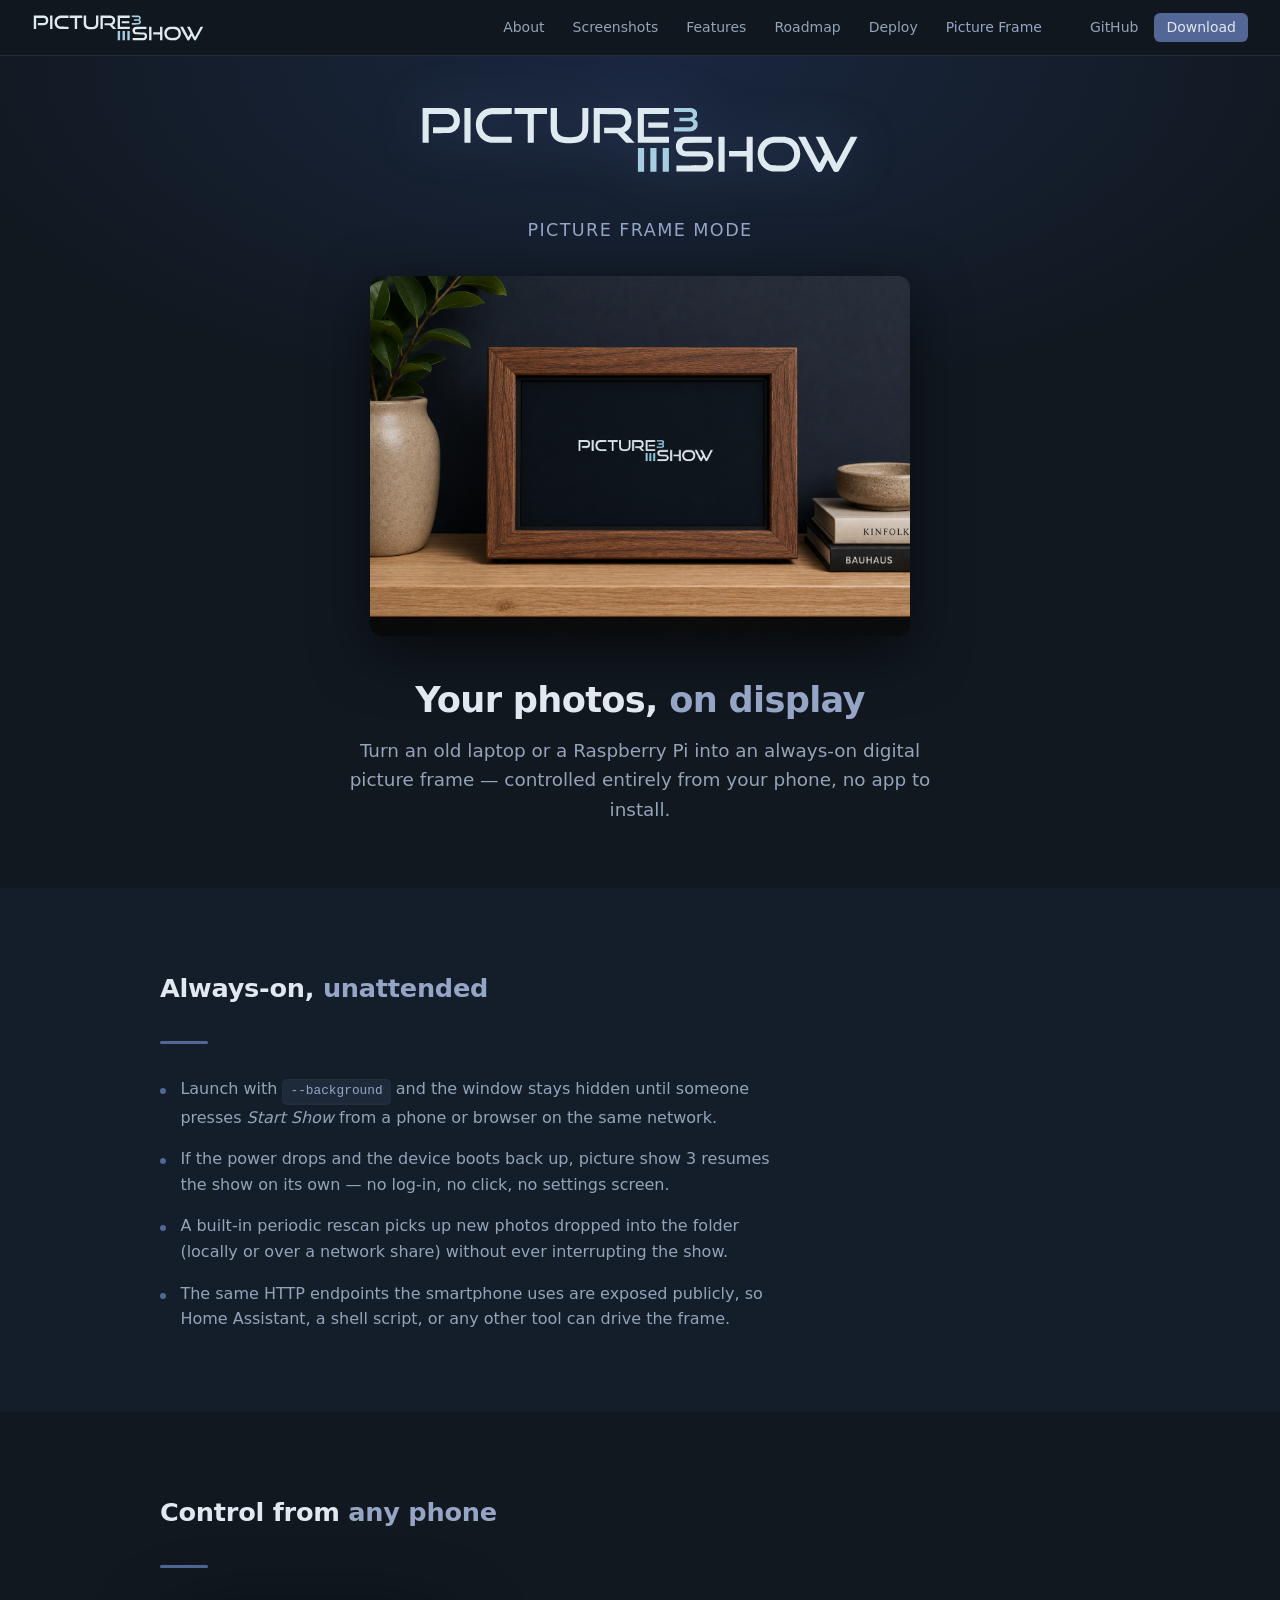
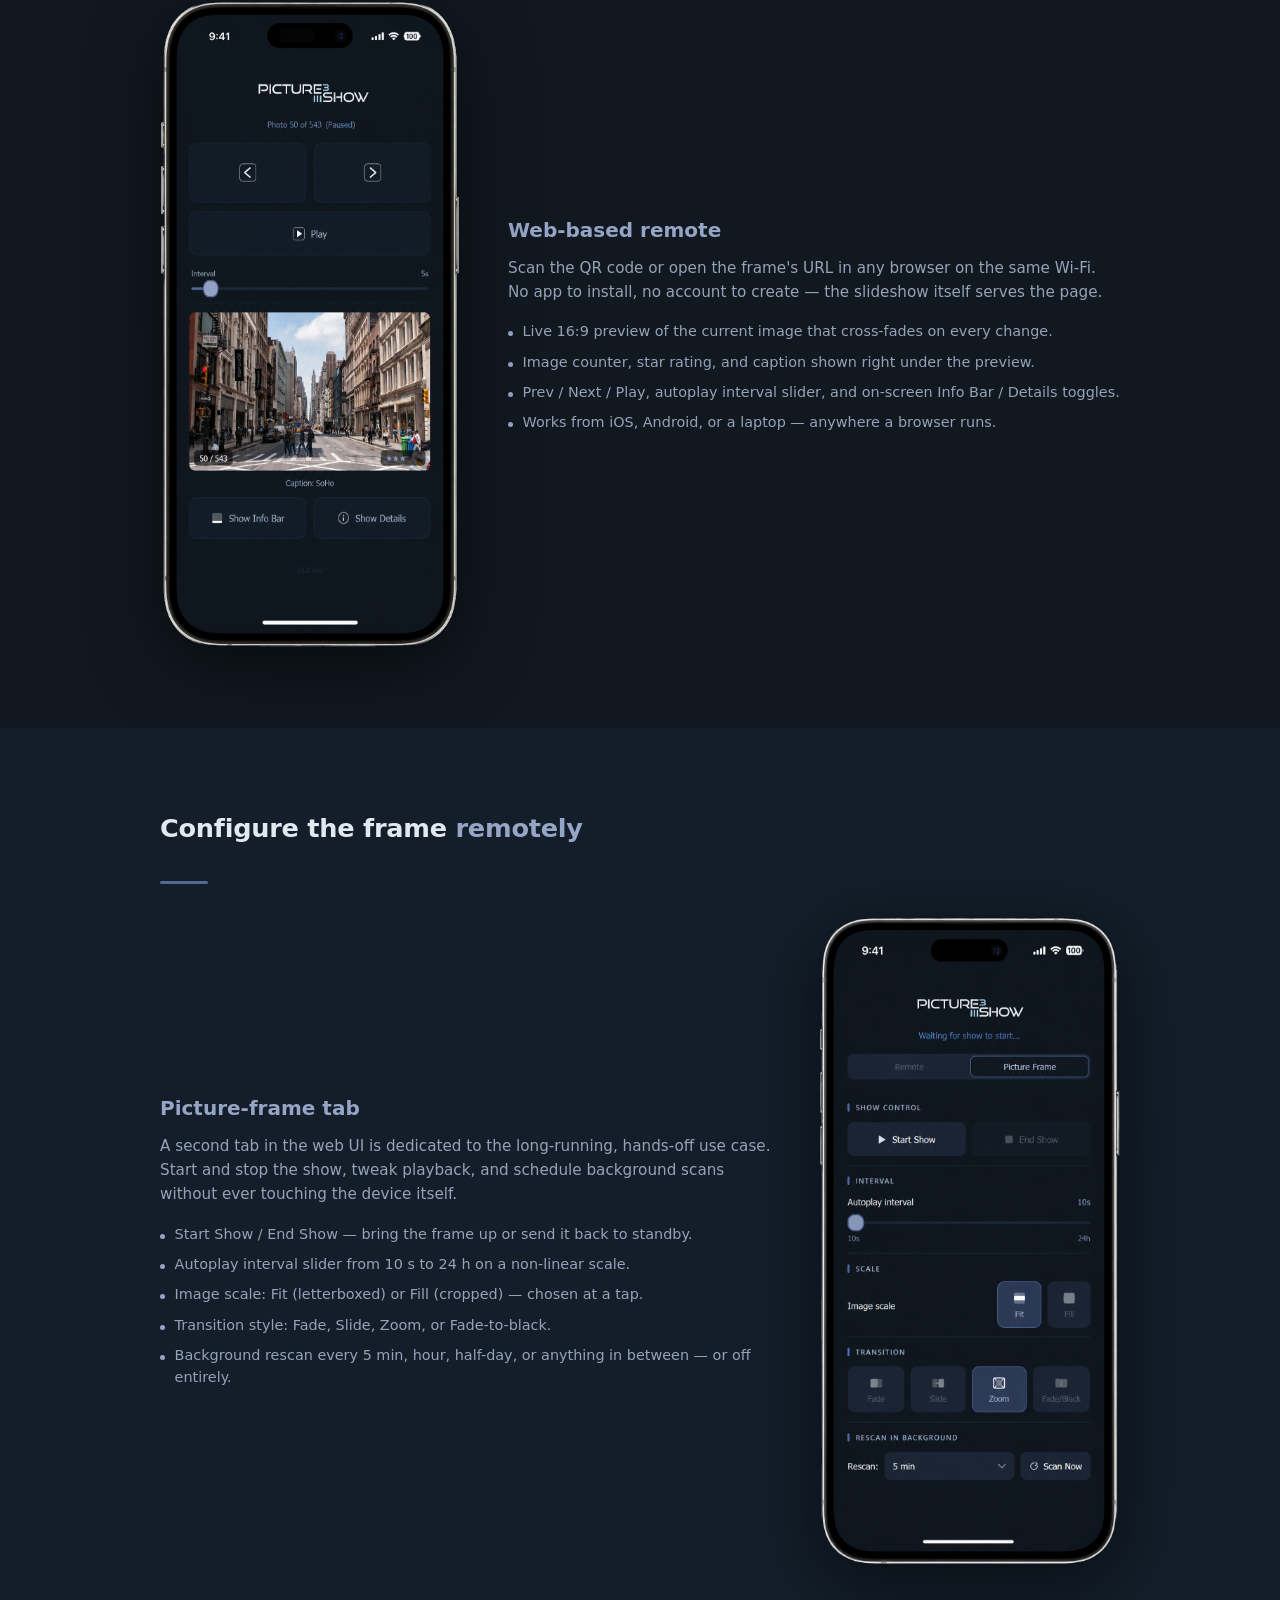
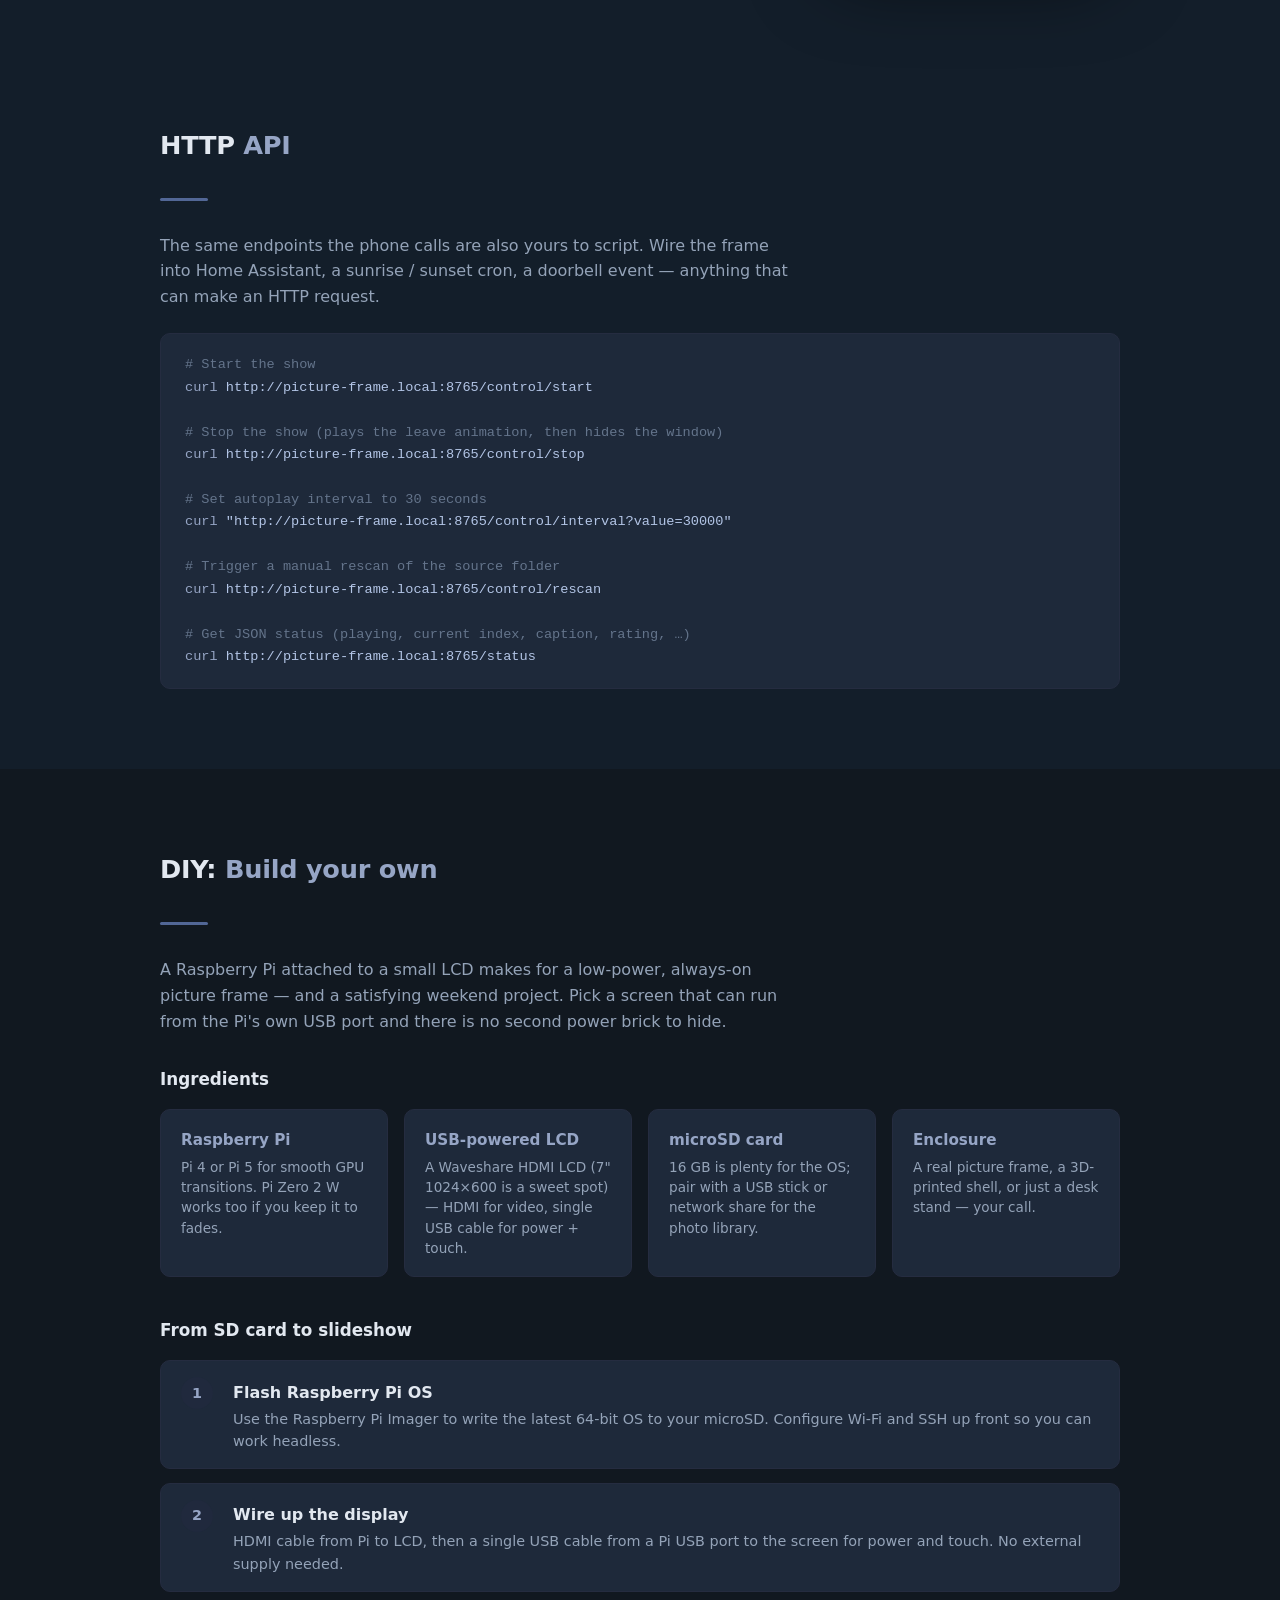
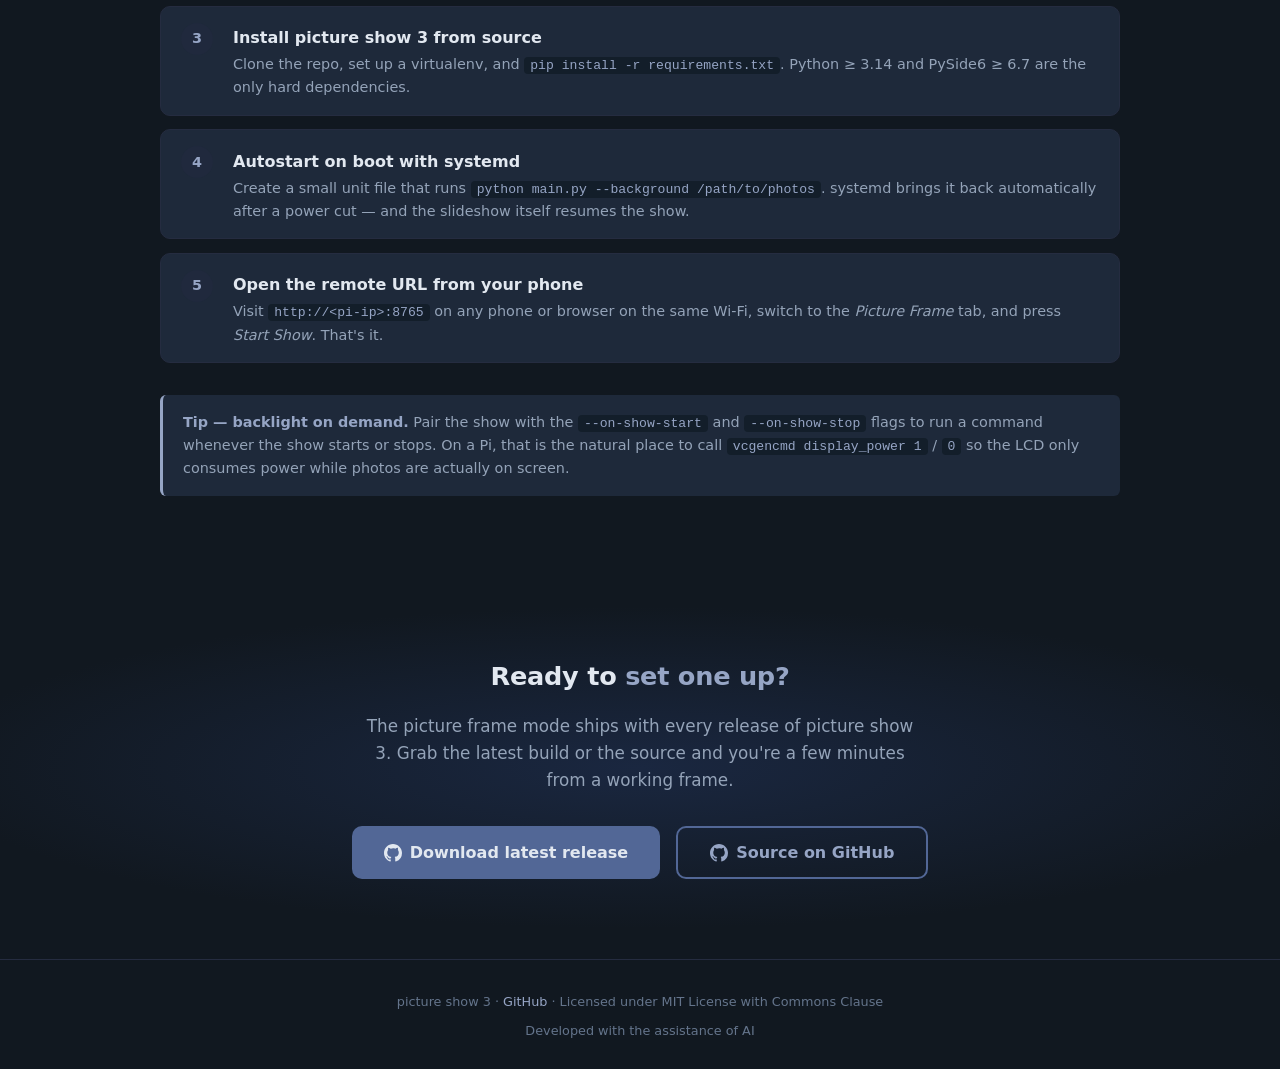
==== picture-frame.html @ 67ef01d5 "Add Picture Frame subpage and link it from main page New subpage picture-frame.html showcases backgr" ====
<!DOCTYPE html>
<html lang="en">
<head>
  <meta charset="UTF-8">
  <meta name="viewport" content="width=device-width, initial-scale=1.0">
  <title>Picture Frame Mode — picture show 3</title>
  <style>
    *, *::before, *::after { box-sizing: border-box; margin: 0; padding: 0; }

    :root {
      --bg-deep:      #111820;
      --bg-card:      #131e2a;
      --surface:      #1e293a;
      --surface-hover:#293952;
      --border:       #252c40;
      --accent-deep:  #20293d;
      --accent-press: #32405e;
      --accent:       #526796;
      --accent-light: #96a5c5;
      --text:         #e2e8f0;
      --text-sec:     #94a3b8;
      --text-subtle:  #64748b;
      --text-muted:   #475569;
      --status-ok:    #34d399;
    }

    html { scroll-behavior: smooth; }

    body {
      background: var(--bg-deep);
      color: var(--text);
      font-family: -apple-system, BlinkMacSystemFont, 'Segoe UI', system-ui, sans-serif;
      font-size: 16px;
      line-height: 1.6;
    }

    /* ── Nav ──────────────────────────────────────────────────── */
    nav {
      position: sticky;
      top: 0;
      z-index: 100;
      background: rgba(17, 24, 32, 0.9);
      backdrop-filter: blur(12px);
      border-bottom: 1px solid var(--border);
      padding: 0 2rem;
      display: flex;
      align-items: center;
      justify-content: space-between;
      gap: 1rem;
      height: 56px;
    }
    nav img { height: 28px; }
    nav ul {
      list-style: none;
      display: flex;
      gap: 0.25rem;
      align-items: center;
    }
    nav a {
      color: var(--text-sec);
      text-decoration: none;
      font-size: 0.875rem;
      padding: 0.4rem 0.75rem;
      border-radius: 6px;
      transition: color 0.15s, background 0.15s;
    }
    nav a:hover { color: var(--text); background: var(--surface); }
    nav a.active { color: var(--accent-light); }
    nav a.logo-link {
      padding: 0;
      display: flex;
      align-items: center;
    }
    nav a.logo-link:hover { background: transparent; }
    nav a.btn-nav {
      background: var(--accent);
      color: var(--text);
      font-weight: 500;
    }
    nav a.btn-nav:hover { background: var(--accent-light); color: var(--bg-deep); }
    nav li.nav-sep { margin-left: 1.25rem; }
    @media (max-width: 680px) {
      nav li.nav-sep { margin-left: 0; }
    }
    .nav-hamburger {
      display: none;
      background: none;
      border: none;
      color: var(--text-sec);
      cursor: pointer;
      padding: 0.25rem;
      border-radius: 6px;
      transition: color 0.15s, background 0.15s;
    }
    .nav-hamburger:hover { color: var(--text); background: var(--surface); }
    .nav-hamburger svg { width: 22px; height: 22px; display: block; }
    @media (max-width: 680px) {
      nav {
        height: auto;
        flex-wrap: wrap;
        padding: 0.75rem 1.25rem;
        gap: 0;
      }
      nav img { width: 90px; height: auto; }
      .nav-hamburger { display: block; }
      nav ul {
        display: none;
        flex-direction: column;
        align-items: stretch;
        width: 100%;
        gap: 0;
        border-top: 1px solid var(--border);
        margin-top: 0.6rem;
        padding-top: 0.5rem;
        padding-bottom: 0.4rem;
      }
      nav ul.open { display: flex; }
      nav ul li a {
        display: block;
        padding: 0.55rem 0.25rem;
        border-radius: 6px;
      }
      nav a.btn-nav {
        margin-top: 0.4rem;
        text-align: center;
        padding: 0.55rem 0.75rem;
      }
    }

    /* ── Sections ─────────────────────────────────────────────── */
    section { padding: 5rem 2rem; }
    .inner { max-width: 960px; margin: 0 auto; }

    h2 {
      font-size: 1.6rem;
      font-weight: 600;
      color: var(--text);
      margin-bottom: 2rem;
      letter-spacing: -0.01em;
    }
    h2 span { color: var(--accent-light); }

    .section-sep {
      width: 48px; height: 3px;
      background: var(--accent);
      border-radius: 2px;
      margin-bottom: 2rem;
    }

    /* ── Hero ─────────────────────────────────────────────────── */
    #hero {
      padding: 3rem 2rem 4rem;
      text-align: center;
      background: radial-gradient(ellipse 80% 60% at 50% 0%, #1a2740 0%, var(--bg-deep) 70%);
    }
    #hero img.logo {
      height: 72px;
      max-width: 80%;
      margin-bottom: 2rem;
      filter: drop-shadow(0 0 24px rgba(82,103,150,0.4));
    }
    #hero .subtitle {
      font-size: 1.1rem;
      color: var(--accent-light);
      letter-spacing: 0.08em;
      text-transform: uppercase;
      margin-bottom: 2rem;
    }
    #hero img.frame-photo {
      width: 100%;
      max-width: 540px;
      border-radius: 12px;
      box-shadow: 0 16px 56px rgba(0,0,0,0.55);
      margin-bottom: 2.25rem;
    }
    #hero h1 {
      font-size: 2.2rem;
      font-weight: 700;
      color: var(--text);
      letter-spacing: -0.02em;
      margin-bottom: 0.9rem;
      line-height: 1.2;
    }
    #hero h1 span { color: var(--accent-light); }
    #hero p.tagline {
      font-size: 1.15rem;
      color: var(--text-sec);
      max-width: 620px;
      margin: 0 auto;
    }
    @media (max-width: 520px) {
      #hero h1 { font-size: 1.7rem; }
      #hero p.tagline { font-size: 1rem; }
    }

    /* ── Intro / why ──────────────────────────────────────────── */
    #intro { background: var(--bg-card); }
    .intro-points {
      list-style: none;
      display: flex;
      flex-direction: column;
      gap: 1rem;
      max-width: 640px;
    }
    .intro-points li {
      display: flex;
      gap: 0.9rem;
      align-items: baseline;
      font-size: 1rem;
      color: var(--text-sec);
      line-height: 1.6;
    }
    .intro-points li::before {
      content: '';
      display: block;
      width: 6px;
      height: 6px;
      border-radius: 50%;
      background: var(--accent);
      flex-shrink: 0;
      margin-top: 0.55em;
    }

    /* ── Showcase rows (alternating image + text) ─────────────── */
    .showcase {
      display: grid;
      grid-template-columns: 300px 1fr;
      gap: 3rem;
      align-items: center;
    }
    .showcase + .showcase { margin-top: 4rem; }
    .showcase.reverse {
      grid-template-columns: 1fr 300px;
    }
    .showcase.reverse .showcase-image { order: 2; }
    .showcase-image img {
      width: 100%;
      max-width: 300px;
      display: block;
      border-radius: 22px;
      filter: drop-shadow(0 18px 36px rgba(0,0,0,0.55));
    }
    .showcase-text h3 {
      font-size: 1.25rem;
      font-weight: 600;
      color: var(--accent-light);
      margin-bottom: 0.6rem;
    }
    .showcase-text p {
      font-size: 0.95rem;
      color: var(--text-sec);
      line-height: 1.6;
      margin-bottom: 1rem;
    }
    .showcase-text ul {
      list-style: none;
      display: flex;
      flex-direction: column;
      gap: 0.5rem;
    }
    .showcase-text ul li {
      display: flex;
      gap: 0.6rem;
      align-items: baseline;
      font-size: 0.9rem;
      color: var(--text-sec);
      line-height: 1.55;
    }
    .showcase-text ul li::before {
      content: '';
      display: block;
      width: 5px;
      height: 5px;
      border-radius: 50%;
      background: var(--accent-light);
      flex-shrink: 0;
      margin-top: 0.5em;
    }
    @media (max-width: 680px) {
      .showcase, .showcase.reverse {
        grid-template-columns: 1fr;
        gap: 1.75rem;
        justify-items: center;
        text-align: center;
      }
      .showcase.reverse .showcase-image { order: 0; }
      .showcase-text ul li { text-align: left; }
    }

    /* ── API code block ──────────────────────────────────────── */
    #api { background: var(--bg-card); }
    #api p.lead {
      font-size: 1rem;
      color: var(--text-sec);
      max-width: 640px;
      margin-bottom: 1.5rem;
    }
    pre.code {
      background: var(--surface);
      border: 1px solid var(--border);
      border-radius: 10px;
      padding: 1.25rem 1.5rem;
      overflow-x: auto;
      font-family: 'SF Mono', 'Fira Code', Consolas, monospace;
      font-size: 0.85rem;
      line-height: 1.65;
      color: var(--text);
    }
    pre.code .c { color: var(--text-subtle); }    /* comment */
    pre.code .k { color: var(--accent-light); }   /* keyword (curl) */
    pre.code .s { color: #b3c5e6; }                /* string / url */

    /* ── DIY hardware grid + steps ───────────────────────────── */
    .diy-grid {
      display: grid;
      grid-template-columns: repeat(auto-fill, minmax(220px, 1fr));
      gap: 1rem;
      margin-bottom: 2.5rem;
    }
    .diy-item {
      background: var(--surface);
      border: 1px solid var(--border);
      border-radius: 10px;
      padding: 1.1rem 1.25rem;
    }
    .diy-item h4 {
      font-size: 0.95rem;
      font-weight: 600;
      color: var(--accent-light);
      margin-bottom: 0.3rem;
    }
    .diy-item p {
      font-size: 0.85rem;
      color: var(--text-sec);
      line-height: 1.5;
    }

    .diy-steps {
      list-style: none;
      counter-reset: diy-step;
      display: flex;
      flex-direction: column;
      gap: 0.85rem;
    }
    .diy-steps li {
      counter-increment: diy-step;
      display: grid;
      grid-template-columns: 2.25rem 1fr;
      gap: 1rem;
      align-items: baseline;
      background: var(--surface);
      border: 1px solid var(--border);
      border-radius: 10px;
      padding: 1rem 1.25rem;
    }
    .diy-steps li::before {
      content: counter(diy-step);
      grid-column: 1;
      display: flex;
      align-items: center;
      justify-content: center;
      width: 2rem;
      height: 2rem;
      border-radius: 50%;
      background: var(--accent-deep);
      color: var(--accent-light);
      font-weight: 600;
      font-size: 0.9rem;
    }
    .diy-steps li > div {
      grid-column: 2;
    }
    .diy-steps li strong {
      display: block;
      color: var(--text);
      font-weight: 600;
      margin-bottom: 0.15rem;
    }
    .diy-steps li p {
      font-size: 0.9rem;
      color: var(--text-sec);
      line-height: 1.55;
    }
    .diy-steps li code {
      font-family: 'SF Mono', 'Fira Code', Consolas, monospace;
      font-size: 0.82rem;
      color: var(--accent-light);
      background: var(--bg-card);
      padding: 1px 6px;
      border-radius: 4px;
    }

    .diy-tip {
      margin-top: 2rem;
      background: var(--surface);
      border-left: 3px solid var(--accent-light);
      border-radius: 6px;
      padding: 1rem 1.25rem;
      font-size: 0.9rem;
      color: var(--text-sec);
      line-height: 1.6;
    }
    .diy-tip strong { color: var(--accent-light); }
    .diy-tip code {
      font-family: 'SF Mono', 'Fira Code', Consolas, monospace;
      font-size: 0.82rem;
      color: var(--accent-light);
      background: var(--bg-card);
      padding: 1px 6px;
      border-radius: 4px;
    }

    /* ── CTA ─────────────────────────────────────────────────── */
    #cta {
      text-align: center;
      background: radial-gradient(ellipse 80% 60% at 50% 50%, #1a2740 0%, var(--bg-deep) 70%);
    }
    #cta h2 { margin-bottom: 1rem; }
    #cta p {
      font-size: 1.05rem;
      color: var(--text-sec);
      margin-bottom: 2rem;
      max-width: 560px;
      margin-left: auto;
      margin-right: auto;
    }
    .btn {
      display: inline-flex;
      align-items: center;
      gap: 0.5rem;
      background: var(--accent);
      color: var(--text);
      text-decoration: none;
      font-size: 1rem;
      font-weight: 600;
      padding: 0.75rem 2rem;
      border-radius: 10px;
      transition: background 0.15s, transform 0.1s;
    }
    .btn:hover { background: var(--accent-light); color: var(--bg-deep); transform: translateY(-1px); }
    .btn:active { transform: translateY(0); }
    .btn svg { width: 18px; height: 18px; fill: currentColor; flex-shrink: 0; }
    .btn-outline {
      background: transparent;
      border: 2px solid var(--accent);
      color: var(--accent-light);
    }
    .btn-outline:hover { background: var(--accent); color: var(--text); }
    .cta-btns { display: flex; gap: 1rem; justify-content: center; flex-wrap: wrap; }

    kbd {
      display: inline-block;
      background: var(--surface);
      border: 1px solid var(--border);
      border-bottom-width: 2px;
      border-radius: 5px;
      padding: 1px 7px;
      font-size: 0.8rem;
      font-family: 'SF Mono', 'Fira Code', monospace;
      color: var(--accent-light);
      white-space: nowrap;
    }

    /* ── Footer ───────────────────────────────────────────────── */
    footer {
      border-top: 1px solid var(--border);
      padding: 2rem;
      text-align: center;
      font-size: 0.8rem;
      color: var(--text-subtle);
    }
    footer a { color: var(--accent-light); text-decoration: none; }
    footer a:hover { text-decoration: underline; }
  </style>
</head>
<body>

<!-- ── Nav ──────────────────────────────────────────────────────── -->
<nav>
  <a href="index.html" class="logo-link"><img src="logo.svg" alt="picture show 3"></a>
  <button class="nav-hamburger" id="navToggle" aria-label="Toggle menu">
    <svg viewBox="0 0 24 24" fill="none" stroke="currentColor" stroke-width="2" stroke-linecap="round">
      <line x1="3" y1="6"  x2="21" y2="6"/>
      <line x1="3" y1="12" x2="21" y2="12"/>
      <line x1="3" y1="18" x2="21" y2="18"/>
    </svg>
  </button>
  <ul id="navMenu">
    <li><a href="index.html#intro">About</a></li>
    <li><a href="index.html#screenshots">Screenshots</a></li>
    <li><a href="index.html#features">Features</a></li>
    <li><a href="index.html#roadmap">Roadmap</a></li>
    <li><a href="index.html#deploy">Deploy</a></li>
    <li><a href="picture-frame.html" class="active">Picture Frame</a></li>
    <li class="nav-sep"><a href="https://github.com/hel800/picture-show3" target="_blank" rel="noopener">GitHub</a></li>
    <li><a href="https://github.com/hel800/picture-show3/releases" target="_blank" rel="noopener" class="btn-nav">Download</a></li>
  </ul>
</nav>

<!-- ── Hero ─────────────────────────────────────────────────────── -->
<section id="hero">
  <div class="inner">
    <img src="logo.svg" alt="picture show 3" class="logo">
    <p class="subtitle">Picture Frame Mode</p>
    <img src="digital_picture_frame.png" alt="picture show 3 running as a digital picture frame" class="frame-photo">
    <h1>Your photos, <span>on display</span></h1>
    <p class="tagline">
      Turn an old laptop or a Raspberry Pi into an always-on digital picture frame —
      controlled entirely from your phone, no app to install.
    </p>
  </div>
</section>

<!-- ── Why picture frame mode ───────────────────────────────────── -->
<section id="intro">
  <div class="inner">
    <h2>Always-on, <span>unattended</span></h2>
    <div class="section-sep"></div>
    <ul class="intro-points">
      <li><span>Launch with <kbd>--background</kbd> and the window stays hidden until someone presses <em>Start Show</em> from a phone or browser on the same network.</span></li>
      <li><span>If the power drops and the device boots back up, picture show 3 resumes the show on its own — no log-in, no click, no settings screen.</span></li>
      <li><span>A built-in periodic rescan picks up new photos dropped into the folder (locally or over a network share) without ever interrupting the show.</span></li>
      <li><span>The same HTTP endpoints the smartphone uses are exposed publicly, so Home Assistant, a shell script, or any other tool can drive the frame.</span></li>
    </ul>
  </div>
</section>

<!-- ── Smartphone remote ────────────────────────────────────────── -->
<section id="remote-control">
  <div class="inner">
    <h2>Control from <span>any phone</span></h2>
    <div class="section-sep"></div>
    <div class="showcase">
      <div class="showcase-image">
        <img src="remote_control_smartphone.png" alt="Smartphone remote view with live preview, prev/next, play, and interval slider">
      </div>
      <div class="showcase-text">
        <h3>Web-based remote</h3>
        <p>
          Scan the QR code or open the frame's URL in any browser on the same Wi-Fi.
          No app to install, no account to create — the slideshow itself serves the page.
        </p>
        <ul>
          <li>Live 16:9 preview of the current image that cross-fades on every change.</li>
          <li>Image counter, star rating, and caption shown right under the preview.</li>
          <li>Prev / Next / Play, autoplay interval slider, and on-screen Info Bar / Details toggles.</li>
          <li>Works from iOS, Android, or a laptop — anywhere a browser runs.</li>
        </ul>
      </div>
    </div>
  </div>
</section>

<!-- ── Picture frame controls ──────────────────────────────────── -->
<section id="frame-control" style="background: var(--bg-card);">
  <div class="inner">
    <h2>Configure the frame <span>remotely</span></h2>
    <div class="section-sep"></div>
    <div class="showcase reverse">
      <div class="showcase-image">
        <img src="picture_frame_mode_smartphone.png" alt="Picture frame controls: Start Show, autoplay interval, scale, transition, background rescan">
      </div>
      <div class="showcase-text">
        <h3>Picture-frame tab</h3>
        <p>
          A second tab in the web UI is dedicated to the long-running, hands-off use case.
          Start and stop the show, tweak playback, and schedule background scans without
          ever touching the device itself.
        </p>
        <ul>
          <li>Start Show / End Show — bring the frame up or send it back to standby.</li>
          <li>Autoplay interval slider from 10 s to 24 h on a non-linear scale.</li>
          <li>Image scale: Fit (letterboxed) or Fill (cropped) — chosen at a tap.</li>
          <li>Transition style: Fade, Slide, Zoom, or Fade-to-black.</li>
          <li>Background rescan every 5 min, hour, half-day, or anything in between — or off entirely.</li>
        </ul>
      </div>
    </div>
  </div>
</section>

<!-- ── HTTP API ────────────────────────────────────────────────── -->
<section id="api">
  <div class="inner">
    <h2>HTTP <span>API</span></h2>
    <div class="section-sep"></div>
    <p class="lead">
      The same endpoints the phone calls are also yours to script.
      Wire the frame into Home Assistant, a sunrise / sunset cron, a doorbell event —
      anything that can make an HTTP request.
    </p>
<pre class="code"><span class="c"># Start the show</span>
<span class="k">curl</span> <span class="s">http://picture-frame.local:8765/control/start</span>

<span class="c"># Stop the show (plays the leave animation, then hides the window)</span>
<span class="k">curl</span> <span class="s">http://picture-frame.local:8765/control/stop</span>

<span class="c"># Set autoplay interval to 30 seconds</span>
<span class="k">curl</span> <span class="s">"http://picture-frame.local:8765/control/interval?value=30000"</span>

<span class="c"># Trigger a manual rescan of the source folder</span>
<span class="k">curl</span> <span class="s">http://picture-frame.local:8765/control/rescan</span>

<span class="c"># Get JSON status (playing, current index, caption, rating, …)</span>
<span class="k">curl</span> <span class="s">http://picture-frame.local:8765/status</span></pre>
  </div>
</section>

<!-- ── DIY: Raspberry Pi build ─────────────────────────────────── -->
<section id="diy">
  <div class="inner">
    <h2>DIY: <span>Build your own</span></h2>
    <div class="section-sep"></div>
    <p style="font-size:1rem;color:var(--text-sec);max-width:640px;margin-bottom:2rem;line-height:1.6;">
      A Raspberry Pi attached to a small LCD makes for a low-power, always-on picture
      frame — and a satisfying weekend project. Pick a screen that can run from the Pi's
      own USB port and there is no second power brick to hide.
    </p>

    <h3 style="font-size:1.05rem;font-weight:600;color:var(--text);margin-bottom:1rem;">Ingredients</h3>
    <div class="diy-grid">
      <div class="diy-item">
        <h4>Raspberry Pi</h4>
        <p>Pi 4 or Pi 5 for smooth GPU transitions. Pi Zero 2 W works too if you keep it to fades.</p>
      </div>
      <div class="diy-item">
        <h4>USB-powered LCD</h4>
        <p>A Waveshare HDMI LCD (7" 1024×600 is a sweet spot) — HDMI for video, single USB cable for power + touch.</p>
      </div>
      <div class="diy-item">
        <h4>microSD card</h4>
        <p>16 GB is plenty for the OS; pair with a USB stick or network share for the photo library.</p>
      </div>
      <div class="diy-item">
        <h4>Enclosure</h4>
        <p>A real picture frame, a 3D-printed shell, or just a desk stand — your call.</p>
      </div>
    </div>

    <h3 style="font-size:1.05rem;font-weight:600;color:var(--text);margin-bottom:1rem;">From SD card to slideshow</h3>
    <ol class="diy-steps">
      <li>
        <div>
          <strong>Flash Raspberry Pi OS</strong>
          <p>Use the Raspberry Pi Imager to write the latest 64-bit OS to your microSD. Configure Wi-Fi and SSH up front so you can work headless.</p>
        </div>
      </li>
      <li>
        <div>
          <strong>Wire up the display</strong>
          <p>HDMI cable from Pi to LCD, then a single USB cable from a Pi USB port to the screen for power and touch. No external supply needed.</p>
        </div>
      </li>
      <li>
        <div>
          <strong>Install picture show 3 from source</strong>
          <p>Clone the repo, set up a virtualenv, and <code>pip install -r requirements.txt</code>. Python ≥ 3.14 and PySide6 ≥ 6.7 are the only hard dependencies.</p>
        </div>
      </li>
      <li>
        <div>
          <strong>Autostart on boot with systemd</strong>
          <p>Create a small unit file that runs <code>python main.py --background /path/to/photos</code>. systemd brings it back automatically after a power cut — and the slideshow itself resumes the show.</p>
        </div>
      </li>
      <li>
        <div>
          <strong>Open the remote URL from your phone</strong>
          <p>Visit <code>http://&lt;pi-ip&gt;:8765</code> on any phone or browser on the same Wi-Fi, switch to the <em>Picture Frame</em> tab, and press <em>Start Show</em>. That's it.</p>
        </div>
      </li>
    </ol>

    <div class="diy-tip">
      <strong>Tip — backlight on demand.</strong> Pair the show with the
      <code>--on-show-start</code> and <code>--on-show-stop</code> flags to run a command
      whenever the show starts or stops. On a Pi, that is the natural place to call
      <code>vcgencmd display_power 1</code> / <code>0</code> so the LCD only consumes
      power while photos are actually on screen.
    </div>
  </div>
</section>

<!-- ── CTA ──────────────────────────────────────────────────────── -->
<section id="cta">
  <div class="inner">
    <h2>Ready to <span>set one up?</span></h2>
    <p>
      The picture frame mode ships with every release of picture show 3.
      Grab the latest build or the source and you're a few minutes from a working frame.
    </p>
    <div class="cta-btns">
      <a href="https://github.com/hel800/picture-show3/releases" target="_blank" rel="noopener" class="btn">
        <svg viewBox="0 0 16 16"><path d="M8 0C3.58 0 0 3.58 0 8c0 3.54 2.29 6.53 5.47 7.59.4.07.55-.17.55-.38 0-.19-.01-.82-.01-1.49-2.01.37-2.53-.49-2.69-.94-.09-.23-.48-.94-.82-1.13-.28-.15-.68-.52-.01-.53.63-.01 1.08.58 1.23.82.72 1.21 1.87.87 2.33.66.07-.52.28-.87.51-1.07-1.78-.2-3.64-.89-3.64-3.95 0-.87.31-1.59.82-2.15-.08-.2-.36-1.02.08-2.12 0 0 .67-.21 2.2.82a7.6 7.6 0 012-.27c.68 0 1.36.09 2 .27 1.53-1.04 2.2-.82 2.2-.82.44 1.1.16 1.92.08 2.12.51.56.82 1.27.82 2.15 0 3.07-1.87 3.75-3.65 3.95.29.25.54.73.54 1.48 0 1.07-.01 1.93-.01 2.2 0 .21.15.46.55.38A8.013 8.013 0 0016 8c0-4.42-3.58-8-8-8z"/></svg>
        Download latest release
      </a>
      <a href="https://github.com/hel800/picture-show3" target="_blank" rel="noopener" class="btn btn-outline">
        <svg viewBox="0 0 16 16"><path d="M8 0C3.58 0 0 3.58 0 8c0 3.54 2.29 6.53 5.47 7.59.4.07.55-.17.55-.38 0-.19-.01-.82-.01-1.49-2.01.37-2.53-.49-2.69-.94-.09-.23-.48-.94-.82-1.13-.28-.15-.68-.52-.01-.53.63-.01 1.08.58 1.23.82.72 1.21 1.87.87 2.33.66.07-.52.28-.87.51-1.07-1.78-.2-3.64-.89-3.64-3.95 0-.87.31-1.59.82-2.15-.08-.2-.36-1.02.08-2.12 0 0 .67-.21 2.2.82a7.6 7.6 0 012-.27c.68 0 1.36.09 2 .27 1.53-1.04 2.2-.82 2.2-.82.44 1.1.16 1.92.08 2.12.51.56.82 1.27.82 2.15 0 3.07-1.87 3.75-3.65 3.95.29.25.54.73.54 1.48 0 1.07-.01 1.93-.01 2.2 0 .21.15.46.55.38A8.013 8.013 0 0016 8c0-4.42-3.58-8-8-8z"/></svg>
        Source on GitHub
      </a>
    </div>
  </div>
</section>

<!-- ── Footer ────────────────────────────────────────────────────── -->
<footer>
  <p>
    picture show 3 · <a href="https://github.com/hel800/picture-show3" target="_blank" rel="noopener">GitHub</a>
    · Licensed under MIT License with Commons Clause
  </p>
  <p style="margin-top:0.5rem">Developed with the assistance of AI</p>
</footer>

<script>
  const navToggle = document.getElementById('navToggle');
  const navMenu   = document.getElementById('navMenu');
  navToggle.addEventListener('click', () => navMenu.classList.toggle('open'));
  navMenu.querySelectorAll('a').forEach(a =>
    a.addEventListener('click', () => navMenu.classList.remove('open')));
</script>

</body>
</html>
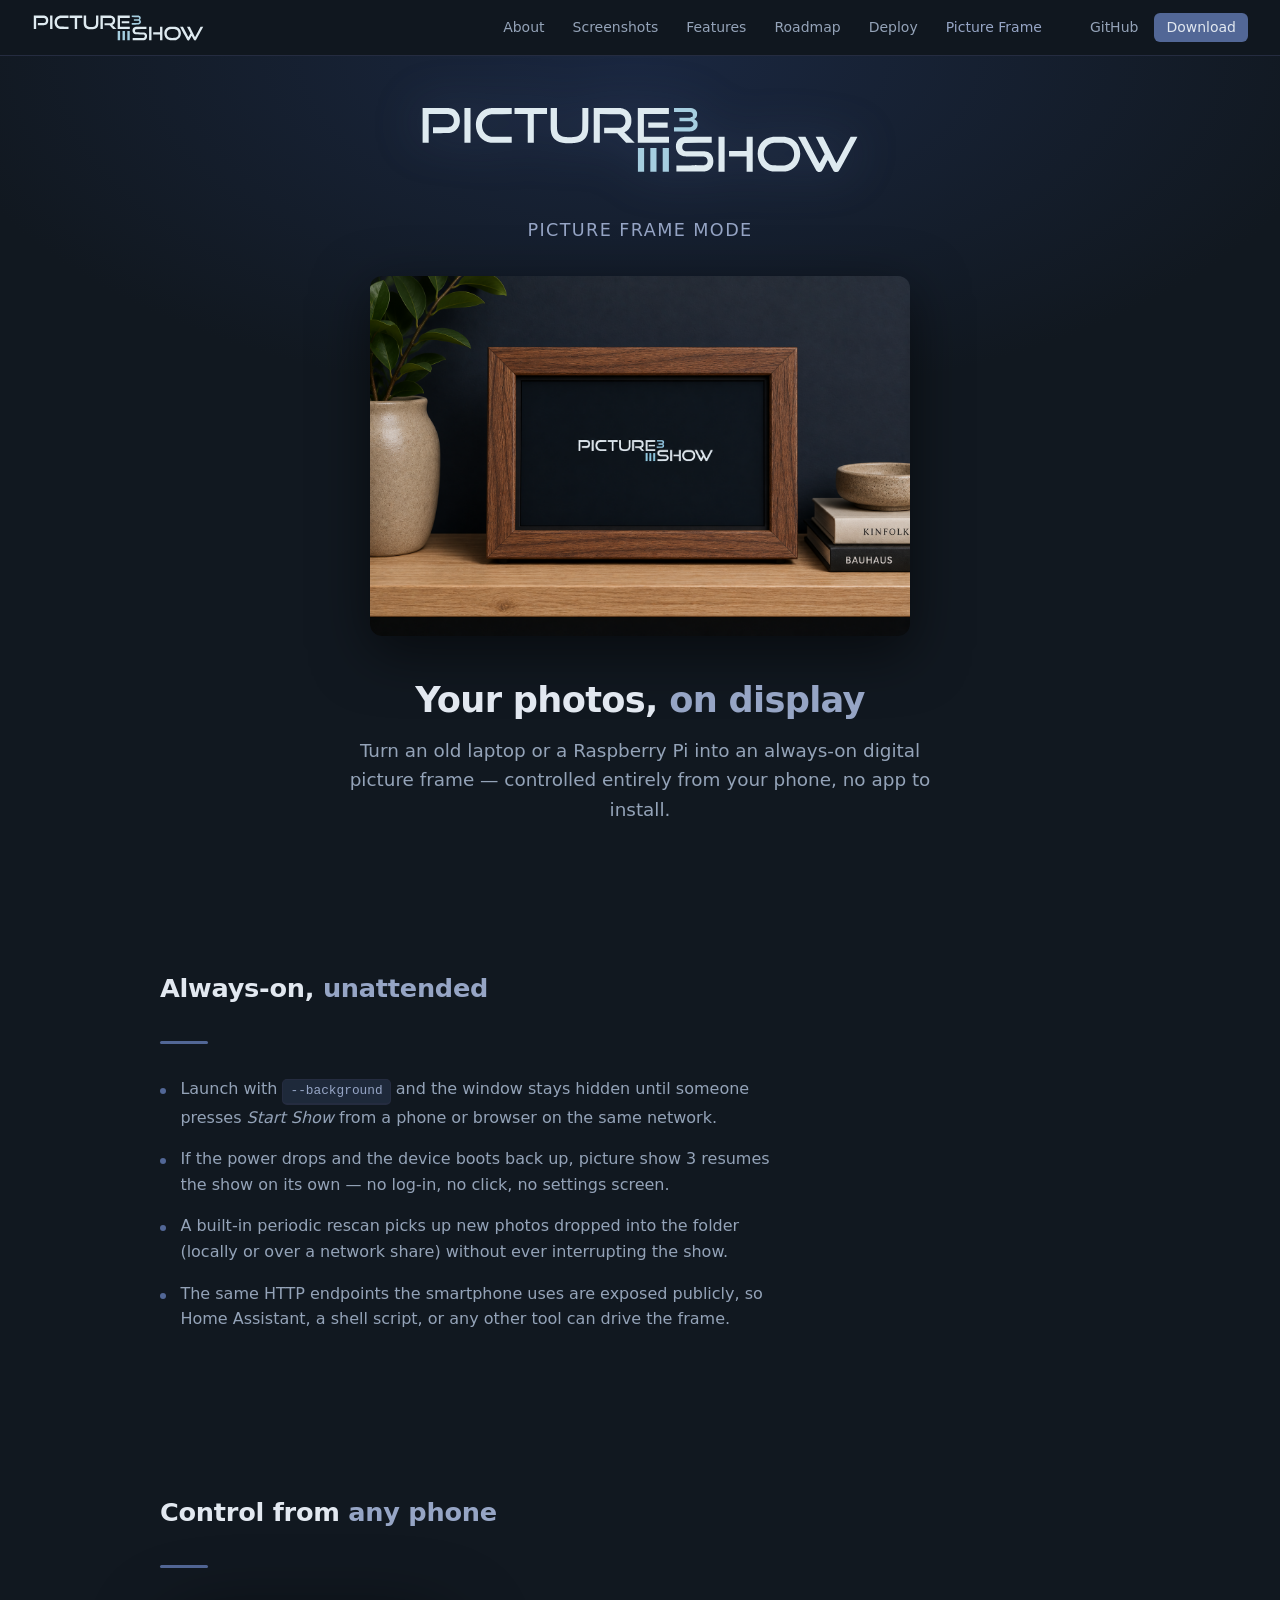
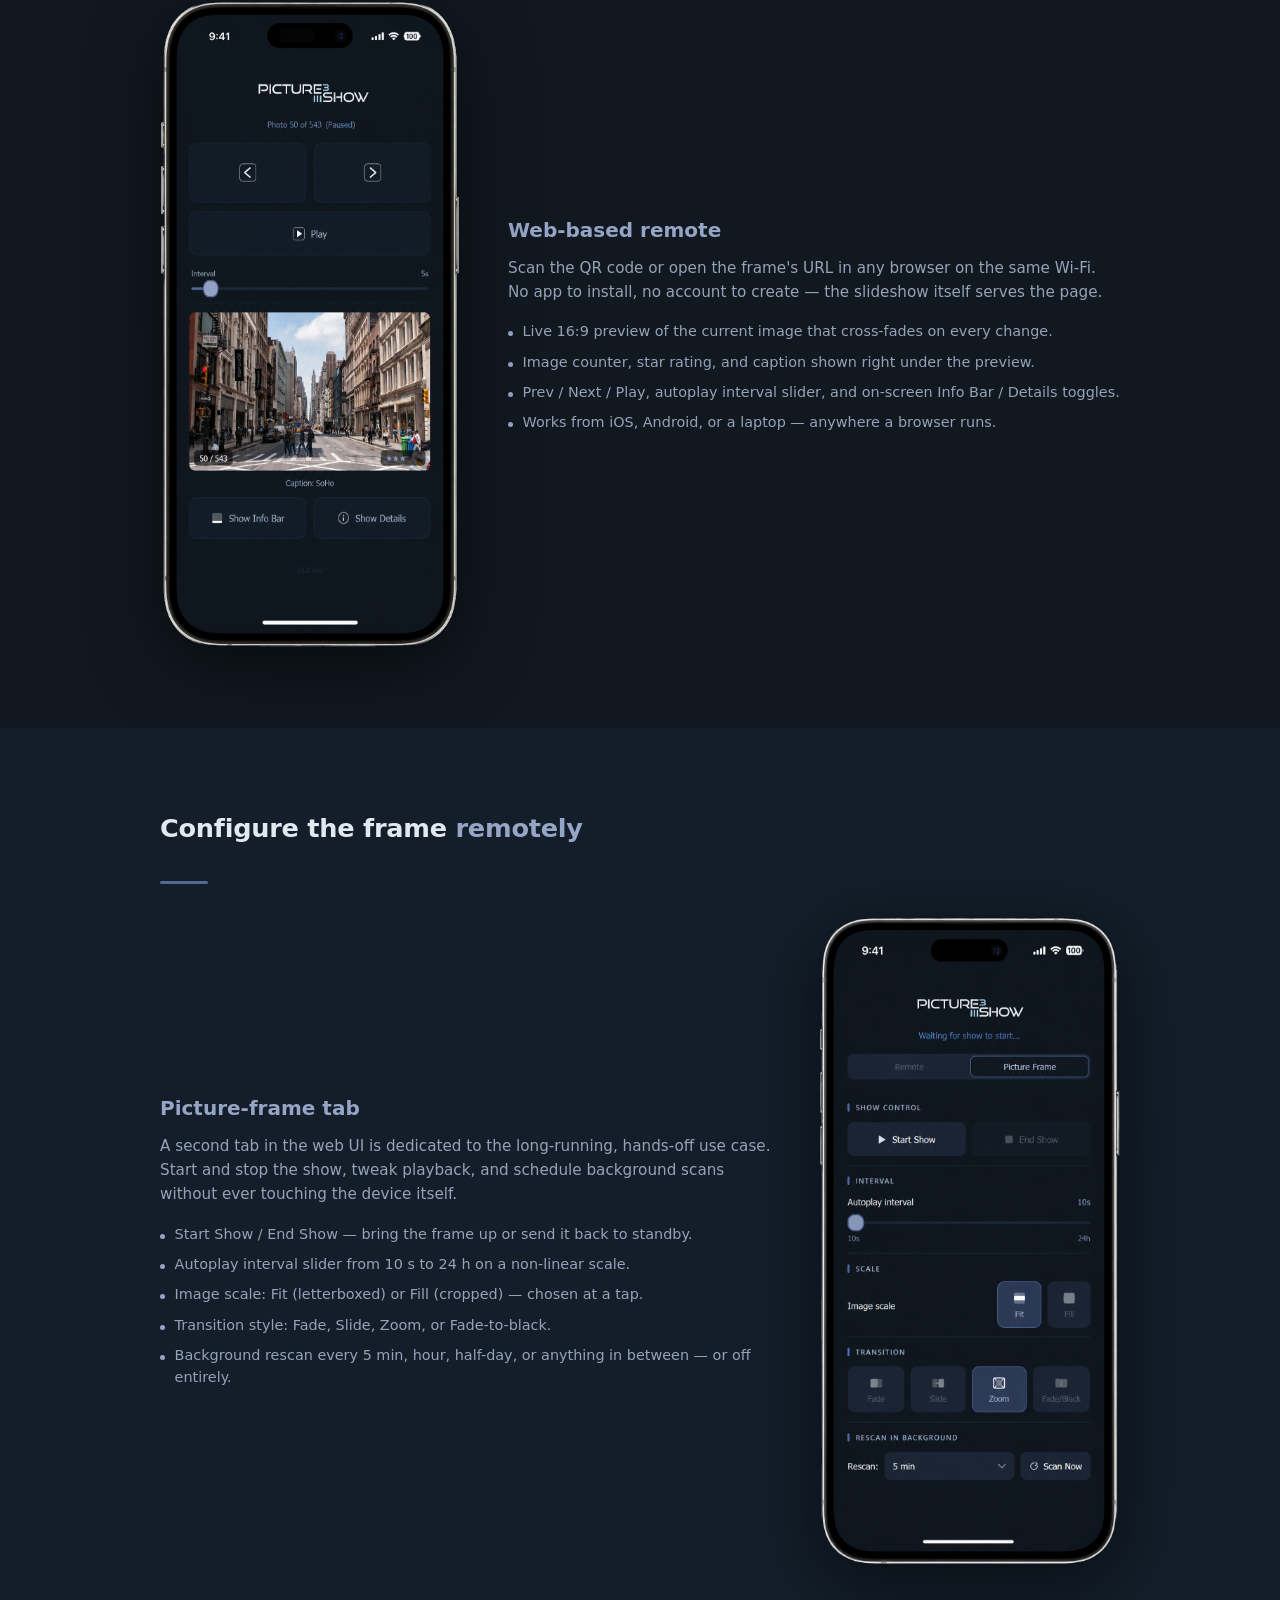
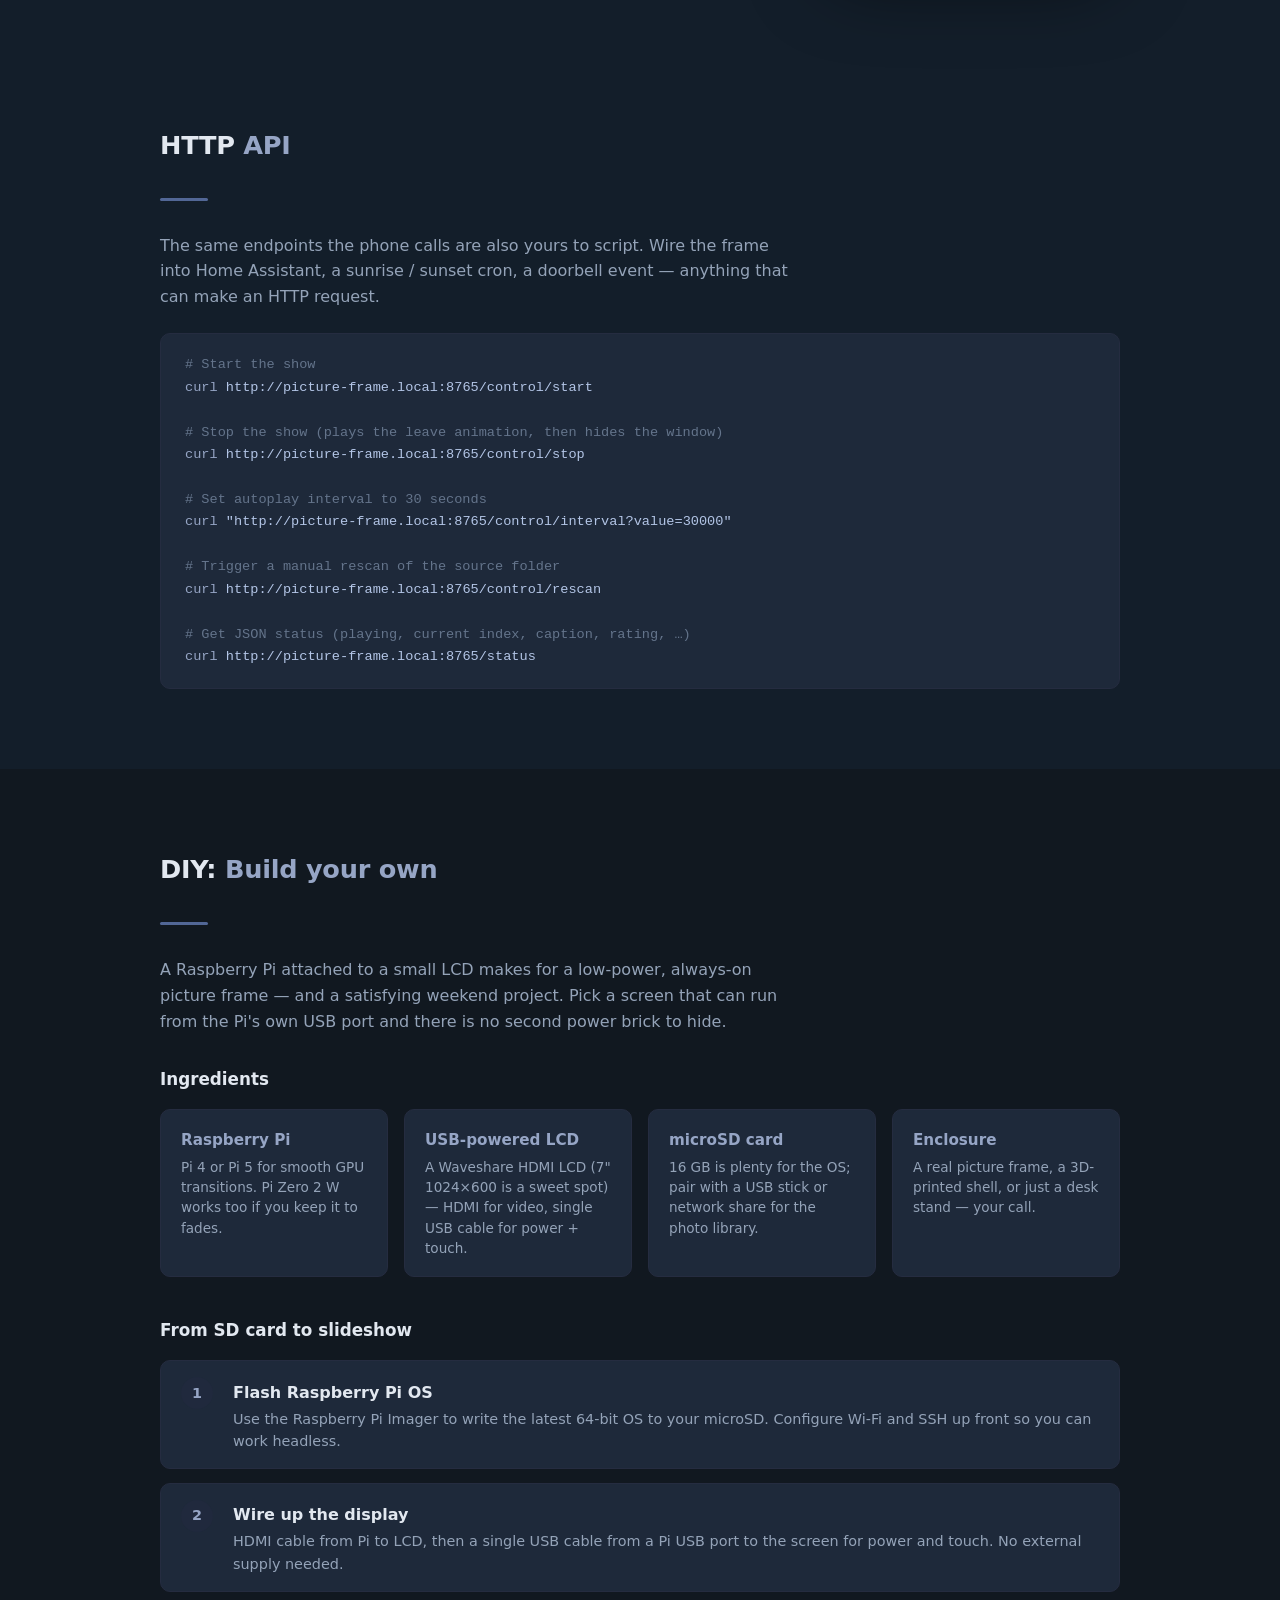
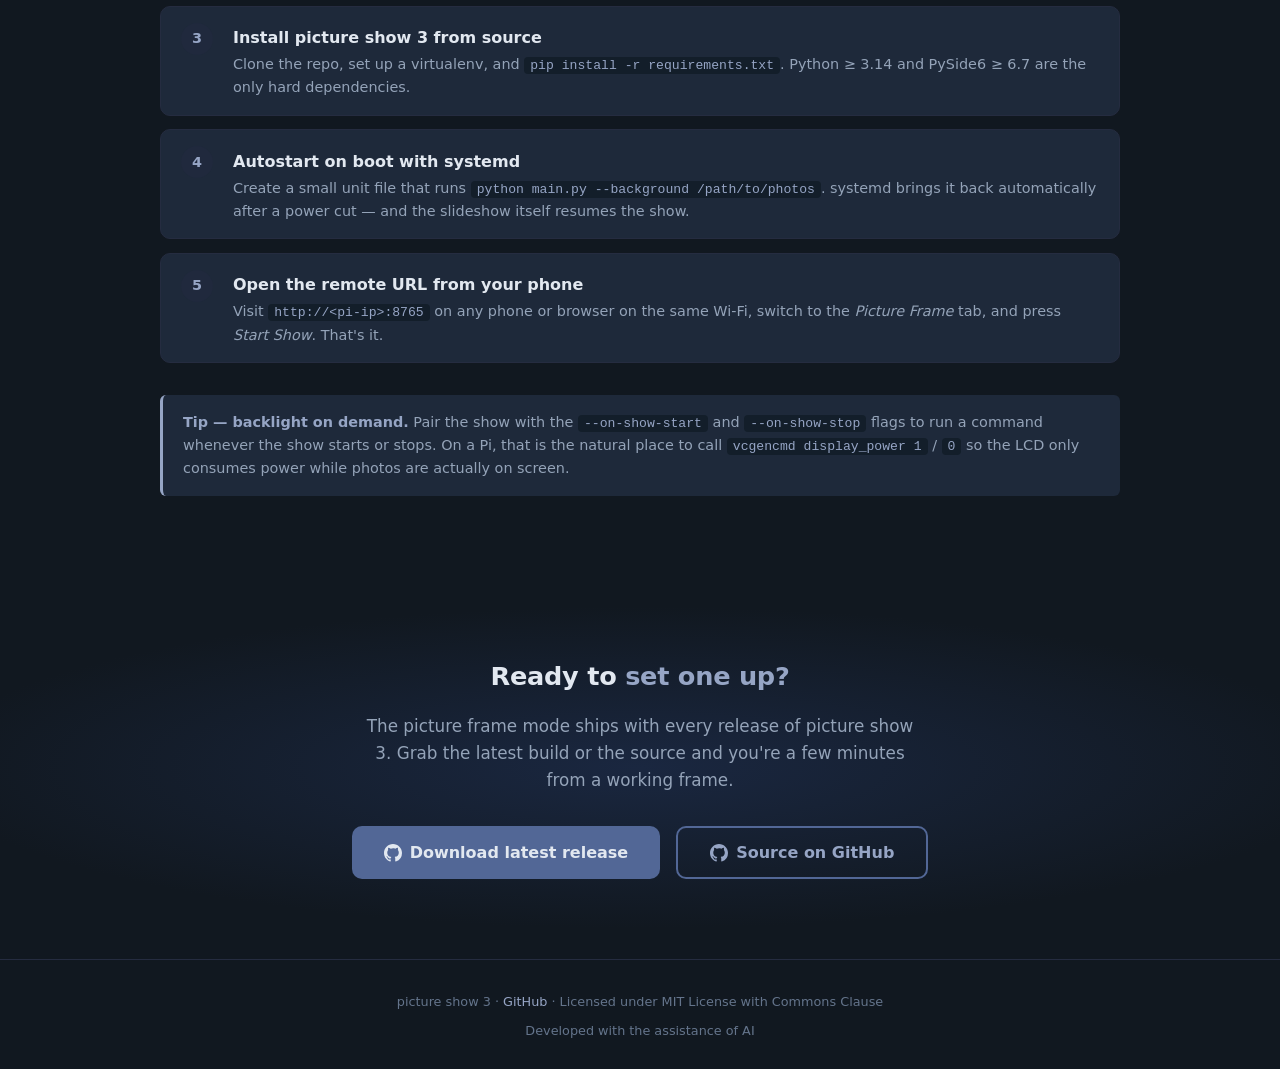
==== commit d25c9162: "refactor: extract shared styles to external CSS, add favicon and meta descriptions - Move all common" ====
--- a/picture-frame.html
+++ b/picture-frame.html
@@ -3,68 +3,11 @@
 <head>
   <meta charset="UTF-8">
   <meta name="viewport" content="width=device-width, initial-scale=1.0">
+  <meta name="description" content="Turn any screen into a digital picture frame with picture show 3. Smartphone remote, HTTP API, Raspberry Pi DIY build — no app to install.">
+  <link rel="icon" href="favicon.ico" sizes="32x32">
+  <link rel="stylesheet" href="style.css">
   <title>Picture Frame Mode — picture show 3</title>
   <style>
-    *, *::before, *::after { box-sizing: border-box; margin: 0; padding: 0; }
-
-    :root {
-      --bg-deep:      #111820;
-      --bg-card:      #131e2a;
-      --surface:      #1e293a;
-      --surface-hover:#293952;
-      --border:       #252c40;
-      --accent-deep:  #20293d;
-      --accent-press: #32405e;
-      --accent:       #526796;
-      --accent-light: #96a5c5;
-      --text:         #e2e8f0;
-      --text-sec:     #94a3b8;
-      --text-subtle:  #64748b;
-      --text-muted:   #475569;
-      --status-ok:    #34d399;
-    }
-
-    html { scroll-behavior: smooth; }
-
-    body {
-      background: var(--bg-deep);
-      color: var(--text);
-      font-family: -apple-system, BlinkMacSystemFont, 'Segoe UI', system-ui, sans-serif;
-      font-size: 16px;
-      line-height: 1.6;
-    }
-
-    /* ── Nav ──────────────────────────────────────────────────── */
-    nav {
-      position: sticky;
-      top: 0;
-      z-index: 100;
-      background: rgba(17, 24, 32, 0.9);
-      backdrop-filter: blur(12px);
-      border-bottom: 1px solid var(--border);
-      padding: 0 2rem;
-      display: flex;
-      align-items: center;
-      justify-content: space-between;
-      gap: 1rem;
-      height: 56px;
-    }
-    nav img { height: 28px; }
-    nav ul {
-      list-style: none;
-      display: flex;
-      gap: 0.25rem;
-      align-items: center;
-    }
-    nav a {
-      color: var(--text-sec);
-      text-decoration: none;
-      font-size: 0.875rem;
-      padding: 0.4rem 0.75rem;
-      border-radius: 6px;
-      transition: color 0.15s, background 0.15s;
-    }
-    nav a:hover { color: var(--text); background: var(--surface); }
     nav a.active { color: var(--accent-light); }
     nav a.logo-link {
       padding: 0;
@@ -72,80 +15,6 @@
       align-items: center;
     }
     nav a.logo-link:hover { background: transparent; }
-    nav a.btn-nav {
-      background: var(--accent);
-      color: var(--text);
-      font-weight: 500;
-    }
-    nav a.btn-nav:hover { background: var(--accent-light); color: var(--bg-deep); }
-    nav li.nav-sep { margin-left: 1.25rem; }
-    @media (max-width: 680px) {
-      nav li.nav-sep { margin-left: 0; }
-    }
-    .nav-hamburger {
-      display: none;
-      background: none;
-      border: none;
-      color: var(--text-sec);
-      cursor: pointer;
-      padding: 0.25rem;
-      border-radius: 6px;
-      transition: color 0.15s, background 0.15s;
-    }
-    .nav-hamburger:hover { color: var(--text); background: var(--surface); }
-    .nav-hamburger svg { width: 22px; height: 22px; display: block; }
-    @media (max-width: 680px) {
-      nav {
-        height: auto;
-        flex-wrap: wrap;
-        padding: 0.75rem 1.25rem;
-        gap: 0;
-      }
-      nav img { width: 90px; height: auto; }
-      .nav-hamburger { display: block; }
-      nav ul {
-        display: none;
-        flex-direction: column;
-        align-items: stretch;
-        width: 100%;
-        gap: 0;
-        border-top: 1px solid var(--border);
-        margin-top: 0.6rem;
-        padding-top: 0.5rem;
-        padding-bottom: 0.4rem;
-      }
-      nav ul.open { display: flex; }
-      nav ul li a {
-        display: block;
-        padding: 0.55rem 0.25rem;
-        border-radius: 6px;
-      }
-      nav a.btn-nav {
-        margin-top: 0.4rem;
-        text-align: center;
-        padding: 0.55rem 0.75rem;
-      }
-    }
-
-    /* ── Sections ─────────────────────────────────────────────── */
-    section { padding: 5rem 2rem; }
-    .inner { max-width: 960px; margin: 0 auto; }
-
-    h2 {
-      font-size: 1.6rem;
-      font-weight: 600;
-      color: var(--text);
-      margin-bottom: 2rem;
-      letter-spacing: -0.01em;
-    }
-    h2 span { color: var(--accent-light); }
-
-    .section-sep {
-      width: 48px; height: 3px;
-      background: var(--accent);
-      border-radius: 2px;
-      margin-bottom: 2rem;
-    }
 
     /* ── Hero ─────────────────────────────────────────────────── */
     #hero {
@@ -193,35 +62,7 @@
       #hero p.tagline { font-size: 1rem; }
     }
 
-    /* ── Intro / why ──────────────────────────────────────────── */
-    #intro { background: var(--bg-card); }
-    .intro-points {
-      list-style: none;
-      display: flex;
-      flex-direction: column;
-      gap: 1rem;
-      max-width: 640px;
-    }
-    .intro-points li {
-      display: flex;
-      gap: 0.9rem;
-      align-items: baseline;
-      font-size: 1rem;
-      color: var(--text-sec);
-      line-height: 1.6;
-    }
-    .intro-points li::before {
-      content: '';
-      display: block;
-      width: 6px;
-      height: 6px;
-      border-radius: 50%;
-      background: var(--accent);
-      flex-shrink: 0;
-      margin-top: 0.55em;
-    }
-
-    /* ── Showcase rows (alternating image + text) ─────────────── */
+    /* ── Showcase rows ─────────────────────────────────────────── */
     .showcase {
       display: grid;
       grid-template-columns: 300px 1fr;
@@ -306,9 +147,9 @@
       line-height: 1.65;
       color: var(--text);
     }
-    pre.code .c { color: var(--text-subtle); }    /* comment */
-    pre.code .k { color: var(--accent-light); }   /* keyword (curl) */
-    pre.code .s { color: #b3c5e6; }                /* string / url */
+    pre.code .c { color: var(--text-subtle); }
+    pre.code .k { color: var(--accent-light); }
+    pre.code .s { color: #b3c5e6; }
 
     /* ── DIY hardware grid + steps ───────────────────────────── */
     .diy-grid {
@@ -334,7 +175,6 @@
       color: var(--text-sec);
       line-height: 1.5;
     }
-
     .diy-steps {
       list-style: none;
       counter-reset: diy-step;
@@ -389,7 +229,6 @@
       padding: 1px 6px;
       border-radius: 4px;
     }
-
     .diy-tip {
       margin-top: 2rem;
       background: var(--surface);
@@ -424,53 +263,7 @@
       margin-left: auto;
       margin-right: auto;
     }
-    .btn {
-      display: inline-flex;
-      align-items: center;
-      gap: 0.5rem;
-      background: var(--accent);
-      color: var(--text);
-      text-decoration: none;
-      font-size: 1rem;
-      font-weight: 600;
-      padding: 0.75rem 2rem;
-      border-radius: 10px;
-      transition: background 0.15s, transform 0.1s;
-    }
-    .btn:hover { background: var(--accent-light); color: var(--bg-deep); transform: translateY(-1px); }
-    .btn:active { transform: translateY(0); }
-    .btn svg { width: 18px; height: 18px; fill: currentColor; flex-shrink: 0; }
-    .btn-outline {
-      background: transparent;
-      border: 2px solid var(--accent);
-      color: var(--accent-light);
-    }
-    .btn-outline:hover { background: var(--accent); color: var(--text); }
     .cta-btns { display: flex; gap: 1rem; justify-content: center; flex-wrap: wrap; }
-
-    kbd {
-      display: inline-block;
-      background: var(--surface);
-      border: 1px solid var(--border);
-      border-bottom-width: 2px;
-      border-radius: 5px;
-      padding: 1px 7px;
-      font-size: 0.8rem;
-      font-family: 'SF Mono', 'Fira Code', monospace;
-      color: var(--accent-light);
-      white-space: nowrap;
-    }
-
-    /* ── Footer ───────────────────────────────────────────────── */
-    footer {
-      border-top: 1px solid var(--border);
-      padding: 2rem;
-      text-align: center;
-      font-size: 0.8rem;
-      color: var(--text-subtle);
-    }
-    footer a { color: var(--accent-light); text-decoration: none; }
-    footer a:hover { text-decoration: underline; }
   </style>
 </head>
 <body>
@@ -712,11 +505,11 @@
 </footer>
 
 <script>
-  const navToggle = document.getElementById('navToggle');
-  const navMenu   = document.getElementById('navMenu');
-  navToggle.addEventListener('click', () => navMenu.classList.toggle('open'));
-  navMenu.querySelectorAll('a').forEach(a =>
-    a.addEventListener('click', () => navMenu.classList.remove('open')));
+const navToggle = document.getElementById('navToggle');
+const navMenu   = document.getElementById('navMenu');
+navToggle.addEventListener('click', () => navMenu.classList.toggle('open'));
+navMenu.querySelectorAll('a').forEach(a =>
+  a.addEventListener('click', () => navMenu.classList.remove('open')));
 </script>
 
 </body>
--- a/style.css
+++ b/style.css
@@ -0,0 +1,210 @@
+*, *::before, *::after { box-sizing: border-box; margin: 0; padding: 0; }
+
+:root {
+  --bg-deep:      #111820;
+  --bg-card:      #131e2a;
+  --surface:      #1e293a;
+  --surface-hover:#293952;
+  --border:       #252c40;
+  --accent-deep:  #20293d;
+  --accent-press: #32405e;
+  --accent:       #526796;
+  --accent-light: #96a5c5;
+  --text:         #e2e8f0;
+  --text-sec:     #94a3b8;
+  --text-subtle:  #64748b;
+  --text-muted:   #475569;
+  --status-ok:    #34d399;
+}
+
+html { scroll-behavior: smooth; }
+
+body {
+  background: var(--bg-deep);
+  color: var(--text);
+  font-family: -apple-system, BlinkMacSystemFont, 'Segoe UI', system-ui, sans-serif;
+  font-size: 16px;
+  line-height: 1.6;
+}
+
+/* ── Nav ──────────────────────────────────────────────────── */
+nav {
+  position: sticky;
+  top: 0;
+  z-index: 100;
+  background: rgba(17, 24, 32, 0.9);
+  backdrop-filter: blur(12px);
+  border-bottom: 1px solid var(--border);
+  padding: 0 2rem;
+  display: flex;
+  align-items: center;
+  justify-content: space-between;
+  gap: 1rem;
+  height: 56px;
+}
+nav img { height: 28px; }
+nav ul {
+  list-style: none;
+  display: flex;
+  gap: 0.25rem;
+  align-items: center;
+}
+nav a {
+  color: var(--text-sec);
+  text-decoration: none;
+  font-size: 0.875rem;
+  padding: 0.4rem 0.75rem;
+  border-radius: 6px;
+  transition: color 0.15s, background 0.15s;
+}
+nav a:hover { color: var(--text); background: var(--surface); }
+nav a.btn-nav {
+  background: var(--accent);
+  color: var(--text);
+  font-weight: 500;
+}
+nav a.btn-nav:hover { background: var(--accent-light); color: var(--bg-deep); }
+nav li.nav-sep { margin-left: 1.25rem; }
+@media (max-width: 680px) {
+  nav li.nav-sep { margin-left: 0; }
+}
+.nav-hamburger {
+  display: none;
+  background: none;
+  border: none;
+  color: var(--text-sec);
+  cursor: pointer;
+  padding: 0.25rem;
+  border-radius: 6px;
+  transition: color 0.15s, background 0.15s;
+}
+.nav-hamburger:hover { color: var(--text); background: var(--surface); }
+.nav-hamburger svg { width: 22px; height: 22px; display: block; }
+@media (max-width: 680px) {
+  nav {
+    height: auto;
+    flex-wrap: wrap;
+    padding: 0.75rem 1.25rem;
+    gap: 0;
+  }
+  nav img { width: 90px; height: auto; }
+  .nav-hamburger { display: block; }
+  nav ul {
+    display: none;
+    flex-direction: column;
+    align-items: stretch;
+    width: 100%;
+    gap: 0;
+    border-top: 1px solid var(--border);
+    margin-top: 0.6rem;
+    padding-top: 0.5rem;
+    padding-bottom: 0.4rem;
+  }
+  nav ul.open { display: flex; }
+  nav ul li a {
+    display: block;
+    padding: 0.55rem 0.25rem;
+    border-radius: 6px;
+  }
+  nav a.btn-nav {
+    margin-top: 0.4rem;
+    text-align: center;
+    padding: 0.55rem 0.75rem;
+  }
+}
+
+/* ── Sections ─────────────────────────────────────────────── */
+section { padding: 5rem 2rem; }
+.inner { max-width: 960px; margin: 0 auto; }
+
+h2 {
+  font-size: 1.6rem;
+  font-weight: 600;
+  color: var(--text);
+  margin-bottom: 2rem;
+  letter-spacing: -0.01em;
+}
+h2 span { color: var(--accent-light); }
+
+.section-sep {
+  width: 48px; height: 3px;
+  background: var(--accent);
+  border-radius: 2px;
+  margin-bottom: 2rem;
+}
+
+/* ── Intro points ─────────────────────────────────────────── */
+.intro-points {
+  list-style: none;
+  display: flex;
+  flex-direction: column;
+  gap: 1rem;
+  max-width: 640px;
+}
+.intro-points li {
+  display: flex;
+  gap: 0.9rem;
+  align-items: baseline;
+  font-size: 1rem;
+  color: var(--text-sec);
+  line-height: 1.6;
+}
+.intro-points li::before {
+  content: '';
+  display: block;
+  width: 6px;
+  height: 6px;
+  border-radius: 50%;
+  background: var(--accent);
+  flex-shrink: 0;
+  margin-top: 0.55em;
+}
+
+/* ── Buttons ──────────────────────────────────────────────── */
+.btn {
+  display: inline-flex;
+  align-items: center;
+  gap: 0.5rem;
+  background: var(--accent);
+  color: var(--text);
+  text-decoration: none;
+  font-size: 1rem;
+  font-weight: 600;
+  padding: 0.75rem 2rem;
+  border-radius: 10px;
+  transition: background 0.15s, transform 0.1s;
+}
+.btn:hover { background: var(--accent-light); color: var(--bg-deep); transform: translateY(-1px); }
+.btn:active { transform: translateY(0); }
+.btn svg { width: 18px; height: 18px; fill: currentColor; flex-shrink: 0; }
+.btn-outline {
+  background: transparent;
+  border: 2px solid var(--accent);
+  color: var(--accent-light);
+}
+.btn-outline:hover { background: var(--accent); color: var(--text); }
+
+/* ── Keyboard ─────────────────────────────────────────────── */
+kbd {
+  display: inline-block;
+  background: var(--surface);
+  border: 1px solid var(--border);
+  border-bottom-width: 2px;
+  border-radius: 5px;
+  padding: 1px 7px;
+  font-size: 0.8rem;
+  font-family: 'SF Mono', 'Fira Code', monospace;
+  color: var(--accent-light);
+  white-space: nowrap;
+}
+
+/* ── Footer ───────────────────────────────────────────────── */
+footer {
+  border-top: 1px solid var(--border);
+  padding: 2rem;
+  text-align: center;
+  font-size: 0.8rem;
+  color: var(--text-subtle);
+}
+footer a { color: var(--accent-light); text-decoration: none; }
+footer a:hover { text-decoration: underline; }
